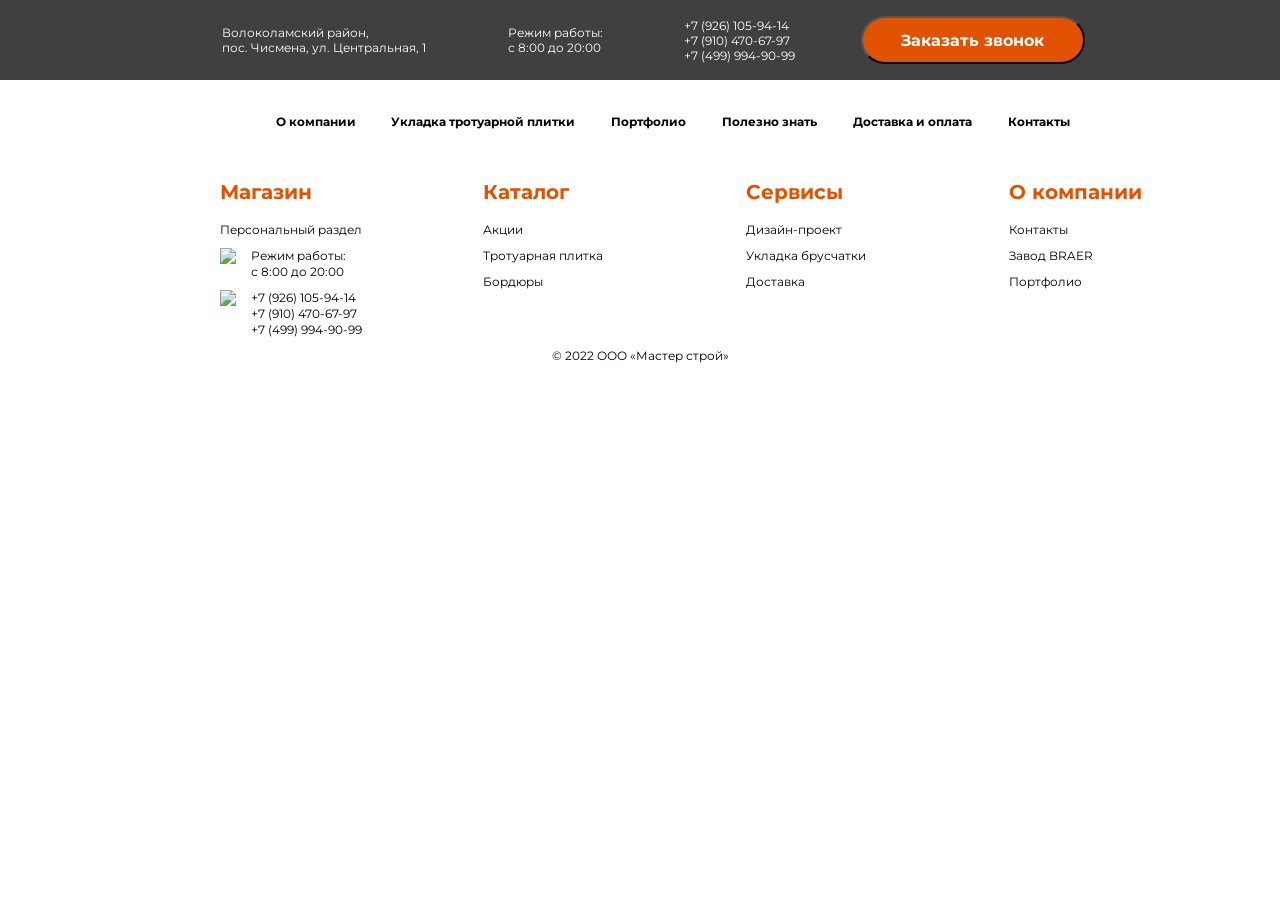
==== catalog.html @ 1a1d04a5 "init: start task" ====
<!DOCTYPE html>
<html lang="en">
<head>
    <meta charset="UTF-8">
    <meta name="viewport" content="width=device-width, initial-scale=1.0">
    <link rel="preconnect" href="https://fonts.googleapis.com">
    <link rel="preconnect" href="https://fonts.gstatic.com" crossorigin>
    <link href="https://fonts.googleapis.com/css2?family=Montserrat:ital,wght@0,100..900;1,100..900&family=Roboto:ital,wght@0,100..900;1,100..900&display=swap" rel="stylesheet">
    <link rel="stylesheet" href="css.css">
    <title>Тротуарная плитка/Каталог</title>
</head>
<body>
<header class = "header">
    <div class = "header-info">
        <button class="header__menu_button">☰</button> 
        <div class = "header-block-info"> <img src="img/метка_места.png" alt="">
            Волоколамский район,<br> пос. Чисмена, ул. Центральная, 1
            <img src="img/риска.png" alt="">
        </div>
        <div class = "header-block-info"><img src="img/часы_белые.png" alt="">
        Режим работы:<br> с 8:00 до 20:00
        <img src="img/риска.png" alt="">
        </div>
        <div class = "header-block-info">
            <img src="img/телефон_белый.png" alt="">
        +7 (926) 105-94-14<br>+7 (910) 470-67-97<br>+7 (499) 994-90-99
        </div>
        <div class = "header-button-order">
            <button class = "button-order">Заказать звонок</button> 
        </div>
    </div>
    
    <div class = "nav">       
        <a href="index.html"><img src="img/бренд.png" alt=""></a>             
    <nav class = "menu">
      <ul class = "list">
        <li>
            <a href="#about" class = "menu-link">О компании</a>
        </li>
        <li>
            <a href="#laying" class = "menu-link">Укладка тротуарной плитки</a>
        </li>
        <li>
        <a href="#portfolio" class = "menu-link">Портфолио</a>
        </li>
        <li>
            <a href="#useful" class = "menu-link">Полезно знать</a>
        </li>
        <li>
            <a href="#delivery" class = "menu-link">Доставка и оплата</a>
        </li>
        <li>
            <a href="#contacts" class = "menu-link">Контакты</a>
        </li>
      </ul>
     </nav>
    </div>
</header>
<main class = "main">   
    
    
</main> 

<footer class="footer">
    <div class="footer-container">
        <div class="footer-column">
            <h3 class="footer-title">Магазин</h3>
            <p>Персональный раздел</p>
            <div class="footer-item">
                <img src="img/часы_черные.png" >
                <p>Режим работы:<br>с 8:00 до 20:00</p>
            </div>
            <div class="footer-item">
                <img src="img/телефон_черный.png"  >
                <p>+7 (926) 105-94-14<br>+7 (910) 470-67-97<br>+7 (499) 994-90-99</p>
            </div>
        </div>
        <div class="footer-column">
            <h3 class="footer-title">Каталог</h3>
            <p>Акции</p>
            <p>Тротуарная плитка</p>
            <p>Бордюры</p>
        </div>
        <div class="footer-column">
            <h3 class="footer-title">Сервисы</h3>
            <p>Дизайн-проект</p>
            <p>Укладка брусчатки</p>
            <p>Доставка</p>
        </div>
        <div class="footer-column">
            <h3 class="footer-title">О компании</h3>
            <p>Контакты</p>
            <p>Завод BRAER</p>
            <p>Портфолио</p>
        </div>
    </div>
    <div class="footer-copyright">
        <p>© 2022 ООО «Мастер строй»</p>
    </div>
</footer>

</body>
</html>
---- css.css ----
* {
  margin: 0;
  padding: 0;
  box-sizing: border-box;  
  font-family: Montserrat;
}

body {
  font-size: 16px;
  }

.header {
  width: 100%;
}

.header__menu_button 
{
  background: none;
  border: none;
  font-size: 1.5rem;
  height: 50px;
  width: 50px;
  position: absolute;
  right: 10px;
  top: 15px;
  cursor: pointer;
  display: none;
}


.header-info {
  height: 80px;
  background-color: #404040;
  color: white; 
  display: flex; 
  justify-content: center; 
  align-items: center;
  font-size: 0.75rem;
  position: relative;
}

.header-block-info {
  display: flex; 
  justify-content: space-between; 
  align-items: center;
  gap: 1.7rem;
  margin-right: 1.7rem;
}




.button-order {
  font-size: 1rem;
  font-weight: 700;
  display: flex; 
  justify-content: center;
  align-items: center;
  border-radius: 100px;
  padding: 0.8rem 3vw;
  color: white;
  background-color: #E05100;
}




.header-button-order 
{
  margin-left: 3vw;
}



.nav
{
height: 80px;
background-color: white;
display: flex;
justify-content: center;
align-items: center;
gap: 5.1vw;
}

.menu
{
  display: flex;
  align-items: center;
}

.list 
{
  display: flex; 
  list-style-type: none; 
  gap: 2.8vw; 
}

.menu-link 
{
  color: black;
  text-decoration: none;
  font-weight: 700;
  font-size: 0.75rem;
}


.block1
{
  background: url(img/фон_1_блока.png);
  object-fit: cover; 
  flex-shrink: 0; 
  background-size: cover;
  display: flex;
  justify-content: center; 
  align-items: center;
  text-align: center;
  color: white;
  height: 530px;
}

.block1-inside
{
  width: 49%;
  display: flex;
  flex-direction: column;
  justify-content: center; 
  align-items: center;
  gap: 30px; 
}

.h1
{
  font-size: 40px;
  font-weight: 700;
}

.description
{
  font-size: 14px;  

}

.button
{
  font-weight: 700;
  justify-content:center;
  align-items: center;
  border-radius: 70px;
  height: 60px;
  width: 240px;
  font-size: 1rem;
  color: white;
  background-color:#E05100;
}



.block2
{
height: 1 593px;
width: 100%;
display: flex;
flex-direction: column;
justify-content: center; 
align-items: center;
gap:60px;
margin: 7.2vw 0vw;
}

.products {
  display: flex;
  flex-wrap: wrap;
  gap: 30px;
  justify-content: center;
  max-width: 1300px; 
}

.h2
{
    font-size: 35px;
    font-weight: 700;
}

.card-img
{
  height: 114px;
  width: 170px;
  margin-top: 1.7rem;
}

.card-description
{
font-size: 14px;
color:black;
font-weight: 700;
text-align: center;
margin-top: 1.55rem;
}

.card
{
   border-radius:30px;
   height: 264px;
   width: 240px;
   background-color: white;
   display: flex;
   flex-direction: column;
   justify-content: center;
   align-items: center;
   gap: 10px;
   box-shadow: 0 6px 15px rgba(0, 0, 0, 0.3);
  }

.block3
{
    display: flex; 
    flex-direction: row; 
    justify-content: space-between; 
    align-items: center; 
    min-height: 748px; 
    gap: 3.75vw;
    color: white;
    background-color: #404040;
  }

.about
{
    display: flex;
    flex-direction: column;
    justify-content: flex-start;
    align-content: flex-start;
    gap: 2.5vw;
    flex: 1;
}

.h3
{
  font-size: 20px;
  font-weight: 700;
}

.block3-images
{
border-radius: 0 30px 30px 0;
height: 748px;
width: 748px;
object-fit: cover; 
flex-shrink: 1; 
}
.block3-about
{
font-size: 12px;
margin-right: 3.75vw;
}

.block4
{
  width: 100%;
  display: flex;
  flex-direction: column;
  justify-content: center; 
  align-items: center;
  gap: 35px;
  margin: 7.2vw 0vw;
}

.cart
{
  display: flex;
  flex-wrap: wrap;
  gap: 30px;
  justify-content: center;
  max-width: 1200px;
}

.product-card 
{
  border-radius:30px;
  height: 349px;
  width: 510px;
  display: flex;
  flex-direction: row;
  box-shadow: 0 6px 15px rgba(0, 0, 0, 0.3);
}

.product-image 
{
   height: 172px;
   width: 283px;
}

.product-prices {
  width: 180px;
  background-color: #404040;
  border-radius: 0 30px 30px 0;
  color: white;
  position: relative; 
  display: flex;
  flex-direction: column;
}

.price
{
  padding: 20px;
}

.price-item {
  margin-bottom: 18px;
  font-size: 12px;
  display: flex;
  flex-direction: column;
  line-height: 18px;
}

.add-to-cart {
  position: absolute; 
  bottom: 0; 
  right: 0; 
  background-color: #E05100; 
  color: white;
  border: none;
  border-radius: 30px 0 30px 0;
  width: 69px;
  height: 59px;
  font-size: 50px;
  cursor: pointer;
  display: flex;
  align-items: center;
  justify-content: center;
}

.product-info {
  flex: 1; 
  padding: 20px;
  color: black;
  font-size: 14px;
  display: flex;
  flex-direction: column;
}

.product-info-description
{
  margin-top: 20px;
  line-height:24px; 
}

.color-options 
{
  margin-top: 10px;
  display: flex;
  gap: 10px;
}

.color
{
  height: 16px;
  width: 14.87px;
  border-radius: 0%;
}

.block5
{
background-color:#404040;
color: white;
display: flex;
flex-direction: column;
align-items: center;
padding: 4.38vw;
gap:4.38vw;
}


.company 
{
  display: flex;
  flex-direction: row;
  justify-content: center;
  align-items: center;
  gap: 2vw;
  max-width: 1050px;
}

.company-items
{
  display: flex;
  flex-direction: column;
  gap: 2.19vw;

}

.company-info {
  display: flex;
  flex-direction: column;
  gap: 2.19vw; 
}

.brand
{
  background-color:white;
  border-radius: 30px;
  height: 75px;
  width: 231px; 
  display: flex;
  justify-content: center;
  align-content:center;
}

.brand img
{
width:155px;
height:76px;
}

.video
{
  height: 24.375vw;
  width: 42.94vw;
}


.info-item {
  display: flex;
  align-items: center;
  gap: 1.875vw; 
}


.info-item p {
  font-size: 14px;
  color: white;
}




.block6 {
  display: flex;
  flex-direction: column;
  justify-content: center;
  align-items: center;
  gap: 35px;
  margin: 7.2vw 0;
  color: black;
}

.block6-text {
  font-size: 12px;
  max-width: 1050px;
  margin: 0 7.17vw;
  text-align: center;
}

.works {
  display: flex;
  flex-wrap: wrap; 
  justify-content: center; 
  gap: 30px; 
  max-width: 1050px; 
  width: 100%;
}

.block6-img {
  width: 330px; 
  height: 300px; 
  border-radius: 30px; 
}


.block7 {
  display: flex;
  flex-direction: column;
  justify-content: center;
  align-items: center;
  gap: 5vw; 
  background-color: #404040; 
  padding: 7.375vw; 
  color: white; 
}

.advantages {
  display: grid;
  grid-template-columns: repeat(3, 1fr); 
  grid-template-rows: auto auto; 
  gap: 30px; 
  justify-items: center; 
}

.advantage-card {
  background-color: white;
  border-radius: 30px;
  width: 330px;
  height: 325px; 
  display: flex;
  flex-direction: column;
  align-items: flex-start; 
  padding: 15px 30px;
  box-shadow: 0 6px 15px rgba(0, 0, 0, 0.3); 
}

.advantage-icon {
  width: 90px; 
  height: 90px;
  margin-bottom: 30px;  
  align-self: center; 
}

.advantage-title {
  font-size: 14px;
  font-weight: 700;
  color: black;
  text-align: left;
  text-align: left;
}

.advantage-text {
  font-size: 14px;
  color: black;
  text-align: start;
  margin-top: 15px;
  text-align: left;
}




.footer {
  padding-top: 20px;
  color: black;
  margin: 0 17.19vw; 
}


.footer-container 
{
  display: flex;
  flex-direction: row;
  justify-content: space-between; 
  align-items: flex-start; 
  gap: 9.375vw;
  max-width: 1050px;
  width: 100%; 


}

.footer-column {
  display: flex;
  flex-direction: column;
  gap: 10px;
  min-width: 143px;
  flex: 1;
}

.footer-title {
  font-size: 20px;
  font-weight: 700;
  padding-bottom: 8px;
  color: #E05100;
  
}

.footer-item {
  display: flex;
  align-items: flex-start;
  gap: 15px;
}

.footer-icon {
  width: 22px;
  height: 22px;
}

.footer-column p {
  font-size: 12px;
  line-height: 16px; 
}

.footer-copyright {
  text-align: center;
  margin-top: 10px;
  font-size: 12px;
}










@media screen and (width < 1250px)
{
 .header-block-info img
 {
   display: none;
 }
 .block1-inside
 {
  width: 70%;
 }
 .h1
 {
  font-size: 36px;
 }
 .h2
{
  font-size: 30px;
}
.block3 {
  flex-direction: column;
  gap: 0;
}
.about {
  order: 1; 
  text-align: center;
  align-items:center;
  padding: 1.875rem;
  gap:1.875rem;
}
.block3-images {
  order: 2; 
  width: 100%; 
  height: auto;
  border-radius: 0;

}
.block3-about
{
  margin: 0;
}

.footer
{margin:0 8vw;}

.footer-container {
  flex-wrap: wrap;
  justify-content: center;
  gap: 8vw;
}

}

@media screen and (width < 1020px)
{
 .nav img
 {
  display: none;
 }
 .header-block-info {
  margin-right: 2.5rem;
 }
 .button-order
 {
   padding: 0.8rem 1vh;
 }
 .button-order
 {
  width: 170px;
 }
 .header-button-order
 {
   padding: 0.8rem 0.8rem;
 }
 .h1 {
  font-size: 32px; 
}
.block1-inside {
  width: 90%;
}
.info-item p 
{font-size: 12px;}

.advantages {
  grid-template-columns: repeat(2, 1fr); 
  grid-template-rows: auto auto auto; 
}

.footer
{
  margin: 0 50px;
}
.footer-container {
  gap: 30px;
}


}

@media screen and (width < 768px) {
  .nav {
    display: none;
  }
  .header-block-info {
    display: none; 
  }
  .button-order {
    display: none;
  }
  .h1 {
    font-size: 24px; 
  }
  .block1-inside {
    width: 95%;
  }
  .description
  {
    font-size: 12px;
  }
  .header__menu_button 
  {
    display: block;
  }

}
@media screen and (width < 600px) {

  .h2
  {
    font-size: 24px;
  }
  .h3
  {
    font-size: 14px;
  }
  
  .about {
    padding: 6.25vw;
    gap:6.25vw;
  }

  .product-card 
  {
    height: 184px;
    width: 297px;
  }
  
  .product-image 
  {
    display: block;
    height: 82px;
    width: 136px;
  }
  
  .product-prices {
    width: 124px;
  }
  
  .price
  {
    padding: 8px;
  }
  
  .price-item {
    margin-bottom: 8px; 
    font-size: 7px;
    line-height: 11px; 
  }
  
  .add-to-cart {
    width: 49px;
    height: 39px;
    font-size: 24px;
  }
  
  .product-info {
    padding-top: 18px;
    font-size: 7px;
  }
  
  .product-info-description
  {
    margin-top: 14px;
    line-height:12px; 
  }
  
  .color-options {
    margin-top: 6px;
    gap: 5px;
  }

.color
{
  height: 8.89px;
  width: 7.75px;
}

.cart
{
  gap:20px;
}


.company
{ 
  flex-direction: column;
  gap: 20px;
}
.company-items
{
order:1;
align-items:center;
gap: 20px;
}
 .video
 {
order:2 ;
height: auto;
min-width: 294px;
 } 
 .company-info
 {
  gap:20px;
 }
 .info-item
 {
  gap:20px;
 }



 .advantages {
  grid-template-columns: 1fr; 
  grid-template-rows: repeat(6, auto); 
}

.advantage-card {
  width: 290px;
  padding: 9px;
}


.footer {
  margin: 0 15.625vw; 
}

.footer-container {
  flex-wrap: wrap;
  justify-content: center;
  gap: 1.375rem; 
  width: auto;
}


.footer-title {
  font-size: 0.75rem; 
}

.footer-copyright {
  font-size: 0.625rem; /* 10px -> 0.625rem */
}


}

@media screen and (width < 350px) {

  .h2
  {
    font-size: 20px;
  }
  .block3-about
  {
    font-size: 10px;
  }
  .button
  {
  height: 3.125rem;
  width: 14.375rem;
  }
  .video
  {
 height: 160px;
 width: 294px;
  }
  .block6-img
  {
    width: 255px;
    height: 235px;
  }
  
  .footer-container {
    flex-wrap: wrap;
    justify-content: center;
    gap: 1.375rem; /* 22px -> 1.375rem */
    width: auto;
    padding: 0 1.5rem;
}


}
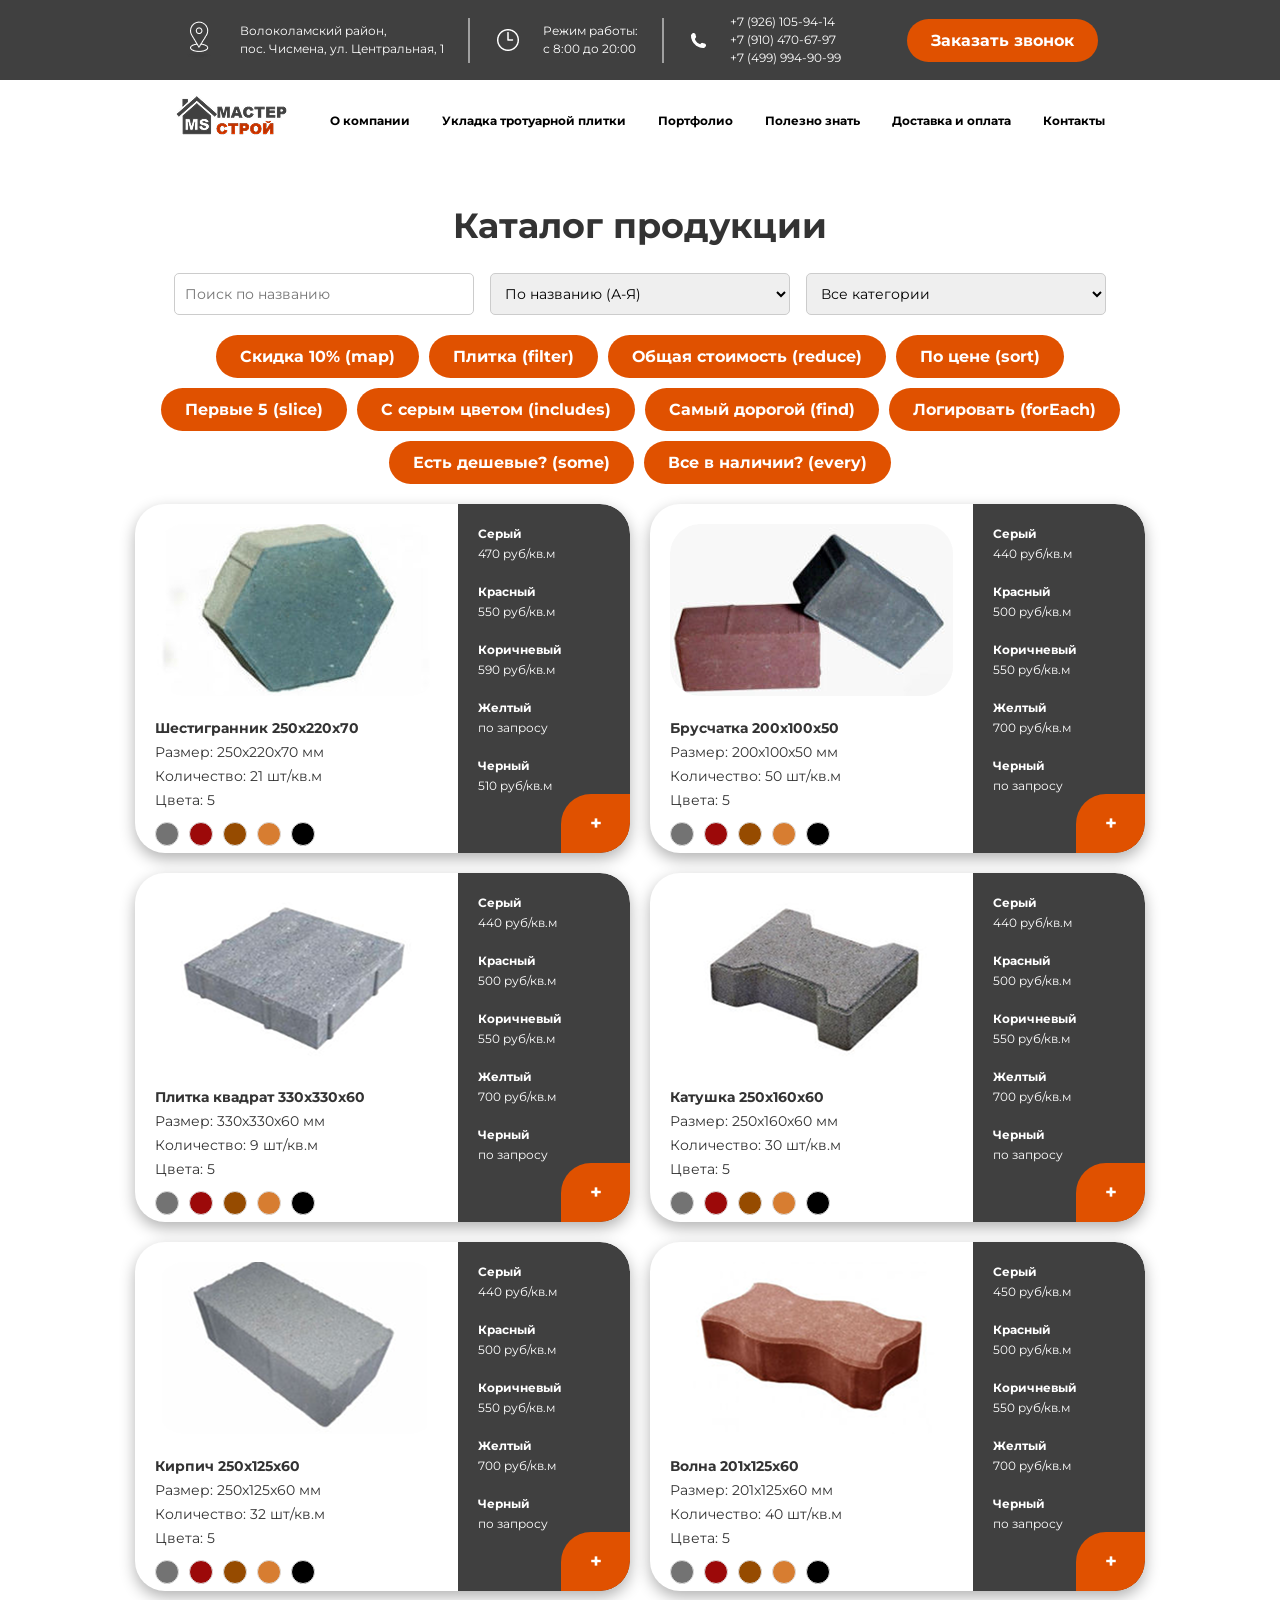
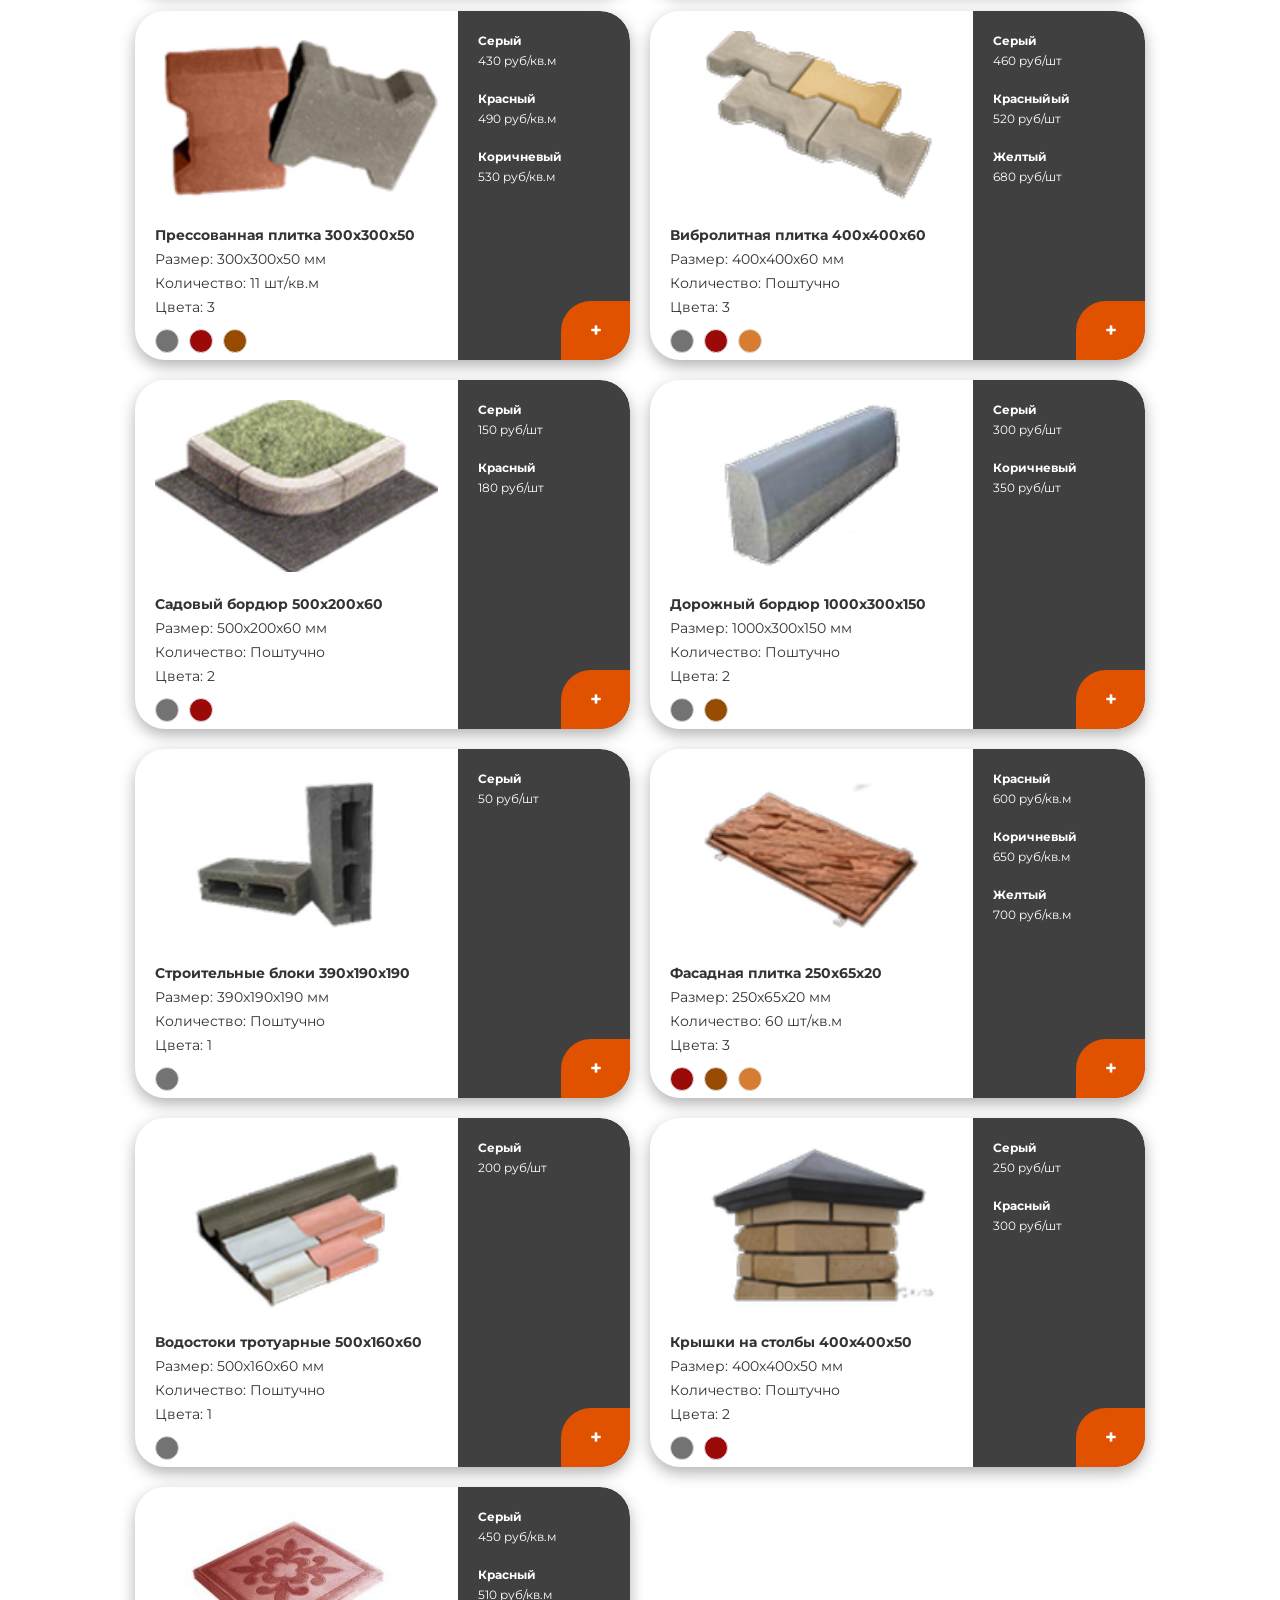
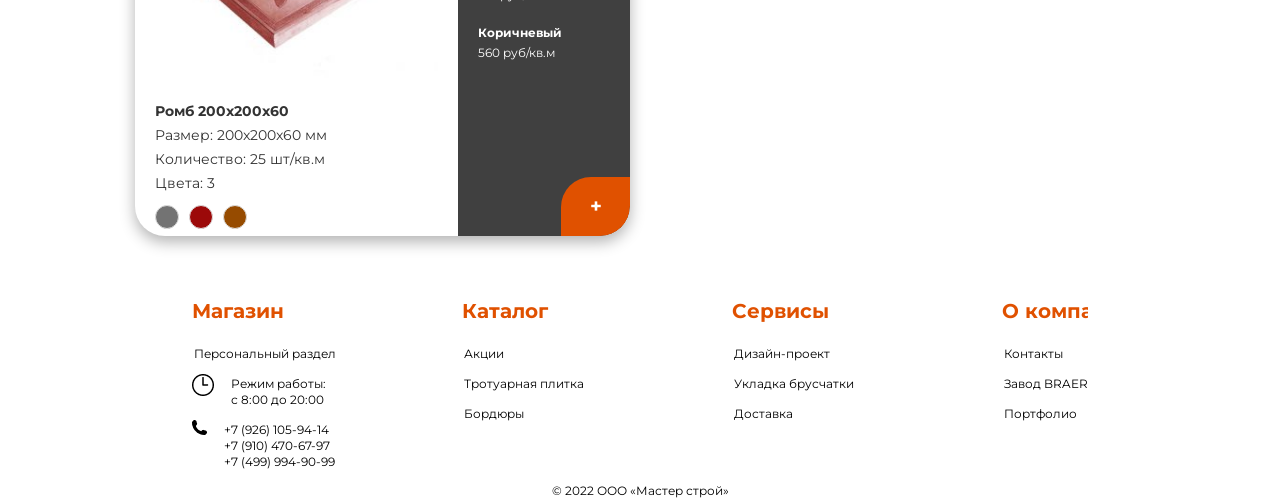
==== commit 35e97295: "feat: add html and css code for catalog" ====
--- a/catalog.html
+++ b/catalog.html
@@ -1,66 +1,84 @@
 <!DOCTYPE html>
-<html lang="en">
+<html lang="ru">
 <head>
     <meta charset="UTF-8">
     <meta name="viewport" content="width=device-width, initial-scale=1.0">
     <link rel="preconnect" href="https://fonts.googleapis.com">
     <link rel="preconnect" href="https://fonts.gstatic.com" crossorigin>
-    <link href="https://fonts.googleapis.com/css2?family=Montserrat:ital,wght@0,100..900;1,100..900&family=Roboto:ital,wght@0,100..900;1,100..900&display=swap" rel="stylesheet">
-    <link rel="stylesheet" href="css.css">
-    <title>Тротуарная плитка/Каталог</title>
+    <link href="https://fonts.googleapis.com/css2?family=Montserrat:ital,wght@0,100..900;1,100..900&display=swap" rel="stylesheet">
+    <link rel="stylesheet" href="catalog.css">
+    <title>Тротуарная плитка / Каталог</title>
 </head>
 <body>
-<header class = "header">
-    <div class = "header-info">
-        <button class="header__menu_button">☰</button> 
-        <div class = "header-block-info"> <img src="img/метка_места.png" alt="">
-            Волоколамский район,<br> пос. Чисмена, ул. Центральная, 1
-            <img src="img/риска.png" alt="">
+    <header class="header">
+        <div class="header-info">
+            <button class="header__menu_button">☰</button>
+            <div class="header-block-info">
+                <img src="img/метка_места.png" alt="">
+                Волоколамский район,<br> пос. Чисмена, ул. Центральная, 1
+                <img src="img/риска.png" alt="">
+            </div>
+            <div class="header-block-info">
+                <img src="img/часы_белые.png" alt="">
+                Режим работы:<br> с 8:00 до 20:00
+                <img src="img/риска.png" alt="">
+            </div>
+            <div class="header-block-info">
+                <img src="img/телефон_белый.png" alt="">
+                +7 (926) 105-94-14<br>+7 (910) 470-67-97<br>+7 (499) 994-90-99
+            </div>
+            <div class="header-button-order">
+                <button class="button-order">Заказать звонок</button>
+            </div>
         </div>
-        <div class = "header-block-info"><img src="img/часы_белые.png" alt="">
-        Режим работы:<br> с 8:00 до 20:00
-        <img src="img/риска.png" alt="">
+        <div class="nav">
+           <a href="/index.html"><img src="img/бренд.png" alt="Логотип"></a> 
+            <nav class="menu">
+                <ul class="list">
+                    <li><a href="/index.html" class="menu-link">О компании</a></li>
+                    <li><a href="#laying" class="menu-link">Укладка тротуарной плитки</a></li>
+                    <li><a href="#portfolio" class="menu-link">Портфолио</a></li>
+                    <li><a href="#useful" class="menu-link">Полезно знать</a></li>
+                    <li><a href="#delivery" class="menu-link">Доставка и оплата</a></li>
+                    <li><a href="#contacts" class="menu-link">Контакты</a></li>
+                </ul>
+            </nav>
         </div>
-        <div class = "header-block-info">
-            <img src="img/телефон_белый.png" alt="">
-        +7 (926) 105-94-14<br>+7 (910) 470-67-97<br>+7 (499) 994-90-99
+    </header>
+    <main class="main">
+        <h2 class="h2">Каталог продукции</h2>
+        <div class="controls">
+            <input type="text" id="search-input" placeholder="Поиск по названию">
+            <select id="sort-select">
+                <option value="name-asc">По названию (А-Я)</option>
+                <option value="name-desc">По названию (Я-А)</option>
+                <option value="price-asc">По цене (возр.)</option>
+                <option value="price-desc">По цене (убыв.)</option>
+            </select>
+            <select id="category-select">
+                <option value="all">Все категории</option>
+                <option value="Плитка">Плитка</option>
+                <option value="Бордюр">Бордюр</option>
+                <option value="Блок">Блок</option>
+                <option value="Водосток">Водосток</option>
+                <option value="Крышка">Крышка</option>
+            </select>
         </div>
-        <div class = "header-button-order">
-            <button class = "button-order">Заказать звонок</button> 
-        </div>
-    </div>
-    
-    <div class = "nav">       
-        <a href="index.html"><img src="img/бренд.png" alt=""></a>             
-    <nav class = "menu">
-      <ul class = "list">
-        <li>
-            <a href="#about" class = "menu-link">О компании</a>
-        </li>
-        <li>
-            <a href="#laying" class = "menu-link">Укладка тротуарной плитки</a>
-        </li>
-        <li>
-        <a href="#portfolio" class = "menu-link">Портфолио</a>
-        </li>
-        <li>
-            <a href="#useful" class = "menu-link">Полезно знать</a>
-        </li>
-        <li>
-            <a href="#delivery" class = "menu-link">Доставка и оплата</a>
-        </li>
-        <li>
-            <a href="#contacts" class = "menu-link">Контакты</a>
-        </li>
-      </ul>
-     </nav>
-    </div>
-</header>
-<main class = "main">   
-    
-    
-</main> 
-
+<div class="method-buttons">
+    <button class="button-order" onclick="applyMethod('map-discount')">Скидка 10% (map)</button>
+    <button class="button-order" onclick="applyMethod('filter-type')">Плитка (filter)</button>
+    <button class="button-order" onclick="applyMethod('reduce-total')">Общая стоимость (reduce)</button>
+    <button class="button-order" onclick="applyMethod('sort-price')">По цене (sort)</button>
+    <button class="button-order" onclick="applyMethod('slice-first5')">Первые 5 (slice)</button>
+<button class="button-order" onclick="applyMethod('includes-gray')">С серым цветом (includes)</button>
+    <button class="button-order" onclick="applyMethod('find-expensive')">Самый дорогой (find)</button>
+    <button class="button-order" onclick="applyMethod('forEach-log')">Логировать (forEach)</button>
+    <button class="button-order" onclick="applyMethod('some-cheap')">Есть дешевые? (some)</button>
+    <button class="button-order" onclick="applyMethod('every-instock')">Все в наличии? (every)</button>
+</div>
+        <div class="catalog-container"></div>
+        <div class="no-results" >Товары не найдены</div>
+    </main>
 <footer class="footer">
     <div class="footer-container">
         <div class="footer-column">
@@ -98,6 +116,6 @@
         <p>© 2022 ООО «Мастер строй»</p>
     </div>
 </footer>
-
+    <script src="js.js"></script>
 </body>
-</html>
+</html>
--- a/catalog.css
+++ b/catalog.css
@@ -0,0 +1,453 @@
+* {
+    margin: 0;
+    padding: 0;
+    box-sizing: border-box;
+    font-family: Montserrat, sans-serif;
+}
+
+body {
+    font-size: 16px;
+    overflow-x: hidden;
+    color: #333;
+    line-height: 1.5;
+}
+
+.header {
+    width: 100%;
+    overflow-x: hidden;
+}
+
+.header-info {
+    height: 80px;
+    background: #404040;
+    color: white;
+    display: flex;
+    justify-content: center;
+    align-items: center;
+    font-size: 0.75rem;
+    position: relative;
+}
+
+.header__menu_button {
+    background: none;
+    border: none;
+    font-size: 1.5rem;
+    height: 50px;
+    width: 50px;
+    color: white;
+    position: absolute;
+    right: 10px;
+    top: 15px;
+    cursor: pointer;
+    display: none;
+}
+
+.button-order {
+    font-size: 1rem;
+    font-weight: 700;
+    display: inline-flex;
+    justify-content: center;
+    align-items: center;
+    border-radius: 100px;
+    padding: 12px 24px;
+    color: white;
+    background-color: #E05100;
+    border: none;
+    cursor: pointer;
+}
+
+.header-button-order {
+    margin-left: 3vw;
+}
+
+.header-block-info {
+    display: flex;
+    justify-content: space-between;
+    align-items: center;
+    gap: 1.5rem;
+    margin-right: 1.7rem;
+}
+
+.nav {
+    height: 80px;
+    background-color: white;
+    display: flex;
+    justify-content: center;
+    align-items: center;
+    gap: 2.5rem;
+    max-width: 100%;
+    overflow-x: hidden;
+}
+
+.menu {
+    display: flex;
+    align-items: center;
+}
+
+.list {
+    display: flex;
+    list-style: none;
+    gap: 2rem;
+}
+
+.menu-link {
+    color: black;
+    text-decoration: none;
+    font-weight: 700;
+    font-size: 0.75rem;
+}
+
+.main {
+    max-width: 1050px;
+    margin: 40px auto;
+    padding: 0 20px;
+}
+
+.h2 {
+    font-size: 35px;
+    font-weight: 700;
+    text-align: center;
+    margin-bottom: 20px;
+}
+
+.controls {
+    display: flex;
+    gap: 1rem;
+    margin-bottom: 20px;
+    flex-wrap: wrap;
+    justify-content: center;
+}
+
+#search-input, #sort-select, #category-select {
+    padding: 10px;
+    border: 1px solid #ccc;
+    border-radius: 5px;
+    font-size: 0.9rem;
+    min-width: 200px;
+    width: 100%;
+    max-width: 300px;
+}
+
+.method-buttons {
+    display: flex;
+    flex-wrap: wrap;
+    gap: 10px;
+    margin-bottom: 20px;
+    justify-content: center;
+}
+
+.catalog-container {
+    display: flex;
+    flex-wrap: wrap;
+    gap: 20px;
+    justify-content: space-between; 
+    max-width: 1050px;
+    width: 100%;
+}
+
+.product-card {
+    border-radius: 30px;
+    height: 349px;
+    width: calc(50% - 10px); 
+    display: flex;
+    flex-direction: row;
+    box-shadow: 0 6px 15px rgba(0, 0, 0, 0.3);
+    background-color: white;
+    overflow: hidden;
+}
+
+.product-image {
+    height: 172px;
+    width: 283px;
+    object-fit: cover;
+    border-radius: 30px 0 0 30px;
+}
+
+.product-prices {
+    width: 180px;
+    background-color: #404040;
+    color: white;
+    border-radius: 0 30px 30px 0;
+    display: flex;
+    flex-direction: column;
+    max-height: 100%;
+    position: relative;
+}
+
+.price {
+    padding: 20px;
+}
+
+.price-item {
+    margin-bottom: 18px;
+    font-size: 12px;
+    display: flex;
+    flex-direction: column;
+    line-height: 20px;
+}
+
+.add-to-cart {
+    background-color: #E05100;
+    color: white;
+    border: none;
+    border-radius: 30px 0 30px 0;
+    width: 69px;
+    height: 59px;
+    font-size: 20px;
+    cursor: pointer;
+    display: flex;
+    align-items: center;
+    justify-content: center;
+    position: absolute;
+    bottom: 0;
+    right: 0;
+}
+
+.product-info {
+    flex: 1;
+    padding: 20px;
+    color: #333;
+    font-size: 14px;
+    display: flex;
+    flex-direction: column;
+}
+
+.product-info-description {
+    margin-top: 20px;
+    line-height: 24px;
+}
+
+.color-options {
+    margin-top: 10px;
+    display: flex;
+    gap: 10px;
+}
+
+.color {
+    width: 24px;
+    height: 24px;
+    border-radius: 50%;
+    border: 1px solid #ddd;
+}
+
+.no-results {
+    text-align: center;
+    font-size: 1rem;
+    color: #E05100;
+    margin: 20px 0;
+    padding: 20px;
+    display: none;
+}
+.footer {
+  padding-top: 20px;
+  color: black;
+  margin: 0 15vw;
+}
+
+.footer-container {
+  display: flex;
+  flex-direction: row;
+  justify-content: space-between;
+  align-content: center;
+  gap: 9.375vw;
+  max-width: 1200px;
+  width: 100%;
+  overflow-x: hidden;
+}
+
+.footer-column {
+  display: flex;
+  flex-direction: column;
+  gap: 10px;
+  min-width: 150px;
+  flex: 1;
+}
+
+.footer-column p {
+  padding: 2px;
+}
+
+.footer-title {
+  font-size: 20px;
+  font-weight: 700;
+  padding-bottom: 8px;
+  color: #E05100;
+}
+
+.footer-item {
+  display: flex;
+  align-items: flex-start;
+  gap: 15px;
+}
+
+.footer-icon {
+  width: 22px;
+  height: 22px;
+}
+
+.footer-column p {
+  font-size: 12px;
+  line-height: 16px;
+}
+
+.footer-copyright {
+  text-align: center;
+  margin-top: 10px;
+  font-size: 12px;
+}
+
+@media screen and (max-width: 1250px) {
+    .header-block-info img {
+        display: none;
+    }
+   .footer {
+    margin: 0 8vw;
+  }
+  .footer-container {
+    flex-wrap: wrap;
+    justify-content: center;
+    gap: 8vw;
+  }
+}
+
+@media screen and (max-width: 1020px) {
+    .nav img {
+        display: none;
+    }
+    .header-block-info {
+        margin-right: 2.5rem;
+    }
+    .button-order {
+        padding: 12px 16px;
+        width: 170px;
+    }
+    .header-button-order {
+        padding: 12px 8px;
+    }
+  .footer {
+    margin: 0 50px;
+  }
+  .footer-container {
+    gap: 30px;
+  }
+
+}
+
+@media screen and (max-width: 768px) {
+    .nav {
+        display: none;
+    }
+    .header-block-info {
+        display: none;
+    }
+    .button-order {
+        display: none;
+    }
+    .header__menu_button {
+        display: block;
+    }
+    .catalog-container {
+        justify-content: center;
+    }
+       .product-card {
+        width: 100%;
+        max-width: 100%;
+    }
+    .product-image {
+        width: 100%;
+        height: 200px;
+        border-radius: 30px 30px 0 0;
+    }
+    .product-prices {
+        width: 100%;
+        border-radius: 0 0 30px 30px;
+    }
+}
+
+@media screen and (max-width: 600px) {
+    .product-card {
+        max-width: 100%;
+    }
+  .footer {
+    margin: 0 15.625vw;
+  }
+  .footer-container {
+    flex-wrap: wrap;
+    justify-content: center;
+    gap: 1.375rem;
+    width: auto;
+  }
+  .footer-title {
+    font-size: 0.75rem;
+  }
+  .footer-copyright {
+    font-size: 0.625rem;
+  }
+}
+
+@media screen and (max-width: 480px) {
+    .controls {
+        flex-direction: column;
+        align-items: center;
+    }
+    #search-input, #sort-select, #category-select {
+        width: 100%;
+    }
+    .method-buttons {
+        flex-direction: column;
+        align-items: center;
+    }
+    .button-order {
+        width: 100%;
+        margin: 5px 0;
+    }
+    .product-card {
+        height: auto;
+        width: 100%;
+    }
+    .product-image {
+        height: 150px;
+        width: 100%;
+    }
+    .product-prices {
+        width: 100%;
+    }
+    .price {
+        padding: 8px;
+    }
+    .price-item {
+        margin-bottom: 8px;
+        font-size: 7px;
+        line-height: 11px;
+    }
+    .add-to-cart {
+        width: 49px;
+        height: 39px;
+        font-size: 16px;
+    }
+    .product-info {
+        padding-top: 18px;
+        font-size: 7px;
+    }
+    .product-info-description {
+        margin-top: 14px;
+        line-height: 12px;
+    }
+    .color-options {
+        margin-top: 6px;
+        gap: 5px;
+    }
+    .color {
+        height: 8.89px;
+        width: 7.75px;
+    }
+
+  .footer-container {
+    flex-wrap: wrap;
+    justify-content: center;
+    gap: 1.375rem;
+    width: auto;
+    padding: 0 1.5rem;
+  }
+
+}
